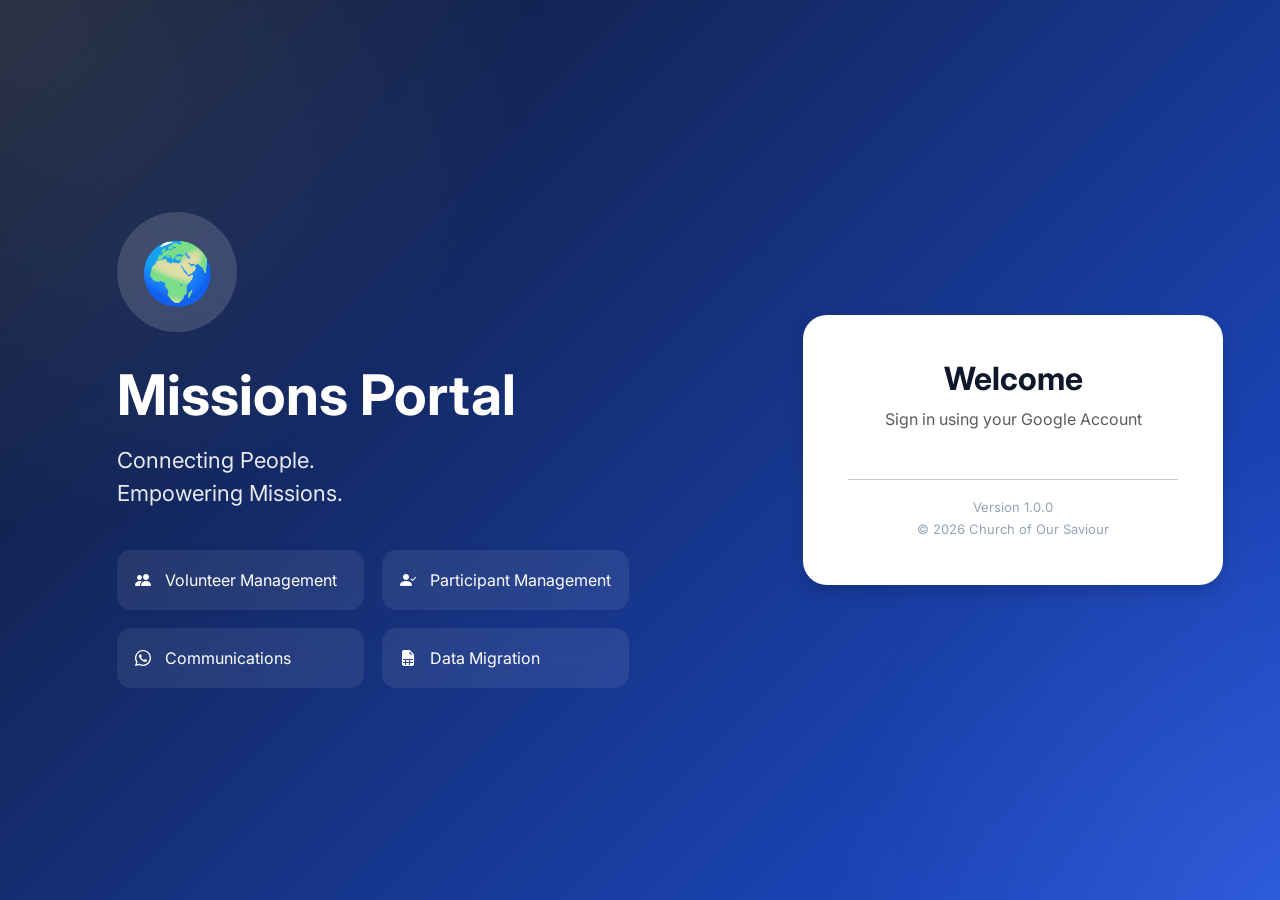
==== index.html @ 9d52c14a "Create index.html" ====
<!DOCTYPE html>
<html lang="en">

<head>

<meta charset="UTF-8">
<meta name="viewport" content="width=device-width, initial-scale=1.0">

<title>Missions Portal</title>

<meta name="theme-color" content="#1e3a8a">
<meta name="description" content="Missions Portal">

<!-- FIX: Required for Google Identity popup flow -->
<meta http-equiv="Cross-Origin-Opener-Policy" content="same-origin-allow-popups">

<!-- Bootstrap -->
<link href="https://cdn.jsdelivr.net/npm/bootstrap@5.3.7/dist/css/bootstrap.min.css" rel="stylesheet">
<link href="https://cdn.jsdelivr.net/npm/bootstrap-icons@1.13.1/font/bootstrap-icons.min.css" rel="stylesheet">

<!-- Font -->
<link href="https://fonts.googleapis.com/css2?family=Inter:wght@300;400;500;600;700&display=swap" rel="stylesheet">

<!-- CSS -->
<link rel="stylesheet" href="css/style.css">

<!-- ==============================
     GOOGLE IDENTITY SERVICES
================================== -->
<script src="https://accounts.google.com/gsi/client" async defer></script>

<!-- ==============================
     GOOGLE API CLIENT (Execution API)
================================== -->


</head>

<body>

<div class="background-overlay"></div>

<div class="container-fluid vh-100">

    <div class="row h-100">

        <!-- LEFT PANEL -->
        <div class="col-lg-7 d-none d-lg-flex align-items-center justify-content-center">

            <div class="hero">

                <div class="logo-circle">🌍</div>

                <h1 class="portal-title">Missions Portal</h1>

                <p class="portal-subtitle">
                    Connecting People.<br>
                    Empowering Missions.
                </p>

                <div class="hero-features">

                    <div><i class="bi bi-people-fill"></i> Volunteer Management</div>
                    <div><i class="bi bi-person-check-fill"></i> Participant Management</div>
                    <div><i class="bi bi-whatsapp"></i> Communications</div>
                    <div><i class="bi bi-file-earmark-spreadsheet-fill"></i> Data Migration</div>

                </div>

            </div>

        </div>

        <!-- RIGHT PANEL -->
        <div class="col-lg-5 col-12 d-flex align-items-center justify-content-center">

            <div class="login-card shadow">

                <div class="text-center">

                    <div class="mobile-logo d-lg-none">🌍</div>

                    <h2>Welcome</h2>

                    <p class="text-muted">
                        Sign in using your Google Account
                    </p>

                </div>

                <!-- GOOGLE LOGIN -->
                <div class="mt-4">

                    <div id="g_id_onload"
                         data-client_id="263902111764-jdil2ttim5q05gim8tsheopgoprr6jmh.apps.googleusercontent.com"
                         data-context="signin"
                         data-callback="handleCredentialResponse"
                         data-auto_prompt="false">
                    </div>

                    <div class="g_id_signin"
                         data-type="standard"
                         data-theme="filled_blue"
                         data-size="large"
                         data-shape="pill"
                         data-text="signin_with"
                         data-logo_alignment="left"
                         data-width="350">
                    </div>

                </div>

                <!-- LOADING -->
                <div class="loading-area mt-4 d-none" id="loadingArea">

                    <div class="spinner-border text-primary"></div>

                    <div class="mt-3">
                        Signing in...
                    </div>

                </div>

                <!-- MESSAGE -->
                <div id="message" class="mt-4"></div>

                <hr>

                <div class="footer">

                    Version 1.0.0<br>
                    © 2026 Church of Our Saviour

                </div>

            </div>

        </div>

    </div>

</div>

<!-- ==============================
     SCRIPTS (ORDER MATTERS)
================================== -->

<!-- Bootstrap -->
<script src="https://cdn.jsdelivr.net/npm/bootstrap@5.3.7/dist/js/bootstrap.bundle.min.js"></script>

<!-- CORE -->
<script src="./js/config.js"></script>
<script src="./js/app.js"></script>

<!-- API -->
<script src="./js/api.js"></script>

<!-- AUTH -->
<script src="./js/auth.js"></script>

</body>
</html>
---- css/style.css ----
/* =====================================================
   Missions Management System
   Version 1.0
===================================================== */

*{
    margin:0;
    padding:0;
    box-sizing:border-box;
}

html,body{
    height:100%;
    font-family:'Inter',sans-serif;
}

body{

    background:linear-gradient(135deg,#0f172a 0%,#1d4ed8 100%);
    overflow:hidden;

}

/* ==========================
   Background
========================== */

.background-overlay{

    position:fixed;
    inset:0;

    background:
    radial-gradient(circle at top left,
    rgba(255,255,255,.12),
    transparent 35%),

    radial-gradient(circle at bottom right,
    rgba(255,255,255,.08),
    transparent 30%);

    z-index:-1;

}

/* ==========================
   Hero Section
========================== */

.hero{

    color:white;
    max-width:600px;

}

.logo-circle{

    width:120px;
    height:120px;

    border-radius:50%;

    background:rgba(255,255,255,.15);

    display:flex;
    justify-content:center;
    align-items:center;

    font-size:60px;

    margin-bottom:30px;

    backdrop-filter:blur(10px);

}

.portal-title{

    font-size:56px;
    font-weight:700;
    margin-bottom:15px;

}

.portal-subtitle{

    font-size:22px;
    opacity:.9;
    margin-bottom:40px;
    line-height:1.5;

}

.hero-features{

    display:grid;
    grid-template-columns:1fr 1fr;
    gap:18px;

}

.hero-features div{

    background:rgba(255,255,255,.08);

    padding:18px;

    border-radius:14px;

    backdrop-filter:blur(10px);

    transition:.25s;

}

.hero-features div:hover{

    transform:translateY(-3px);

    background:rgba(255,255,255,.16);

}

.hero-features i{

    margin-right:10px;

}

/* ==========================
   Login Card
========================== */

.login-card{

    width:420px;
    max-width:95%;

    background:white;

    border-radius:24px;

    padding:45px;

    box-shadow:
    0 25px 60px rgba(0,0,0,.25);

    animation:fadeIn .6s ease;

}

.login-card h2{

    font-weight:700;
    color:#0f172a;

}

.login-card p{

    color:#64748b;

}

.mobile-logo{

    font-size:60px;
    margin-bottom:20px;

}

/* ==========================
   Google Button
========================== */

.g_id_signin{

    display:flex;
    justify-content:center;

}

/* ==========================
   Loading
========================== */

.loading-area{

    text-align:center;

}

.spinner-border{

    width:3rem;
    height:3rem;

}

/* ==========================
   Footer
========================== */

.footer{

    text-align:center;
    color:#94a3b8;
    font-size:13px;
    line-height:1.7;

}

/* ==========================
   Alerts
========================== */

.alert{

    border-radius:12px;

}

/* ==========================
   Animations
========================== */

@keyframes fadeIn{

    from{

        opacity:0;
        transform:translateY(20px);

    }

    to{

        opacity:1;
        transform:translateY(0);

    }

}

/* ==========================
   Responsive
========================== */

@media (max-width:992px){

    body{

        overflow:auto;

    }

    .login-card{

        margin:25px;

    }

}

@media (max-width:768px){

    .login-card{

        padding:35px 25px;

    }

    .portal-title{

        font-size:42px;

    }

    .portal-subtitle{

        font-size:18px;

    }

}

@media (max-width:576px){

    .login-card{

        width:100%;
        border-radius:18px;

    }

}
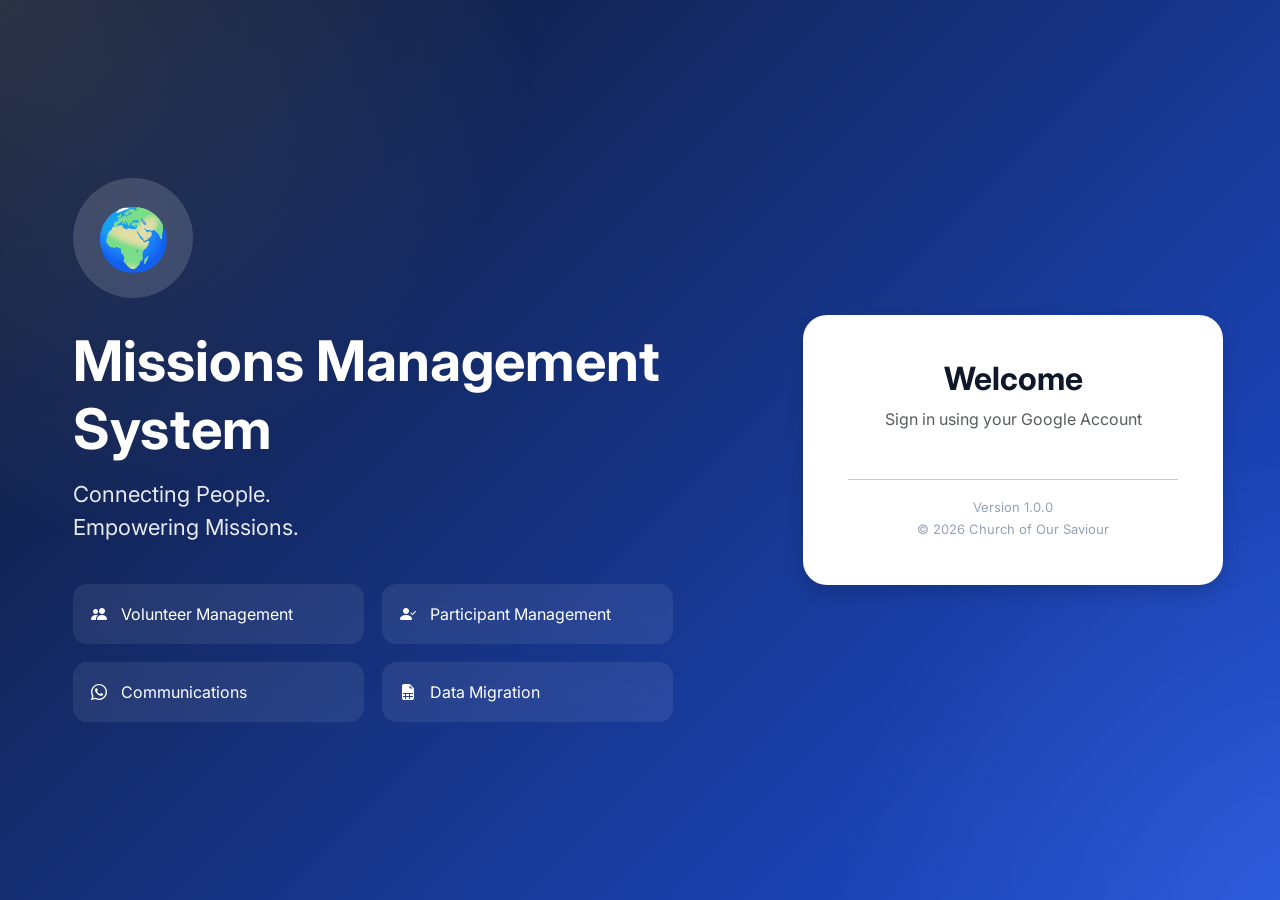
==== commit b30172d4: "Update index.html" ====
--- a/index.html
+++ b/index.html
@@ -6,7 +6,7 @@
 <meta charset="UTF-8">
 <meta name="viewport" content="width=device-width, initial-scale=1.0">
 
-<title>Missions Portal</title>
+<title>Missions Management System</title>
 
 <meta name="theme-color" content="#1e3a8a">
 <meta name="description" content="Missions Portal">
@@ -51,7 +51,7 @@
 
                 <div class="logo-circle">🌍</div>
 
-                <h1 class="portal-title">Missions Portal</h1>
+                <h1 class="portal-title">Missions Management System</h1>
 
                 <p class="portal-subtitle">
                     Connecting People.<br>
